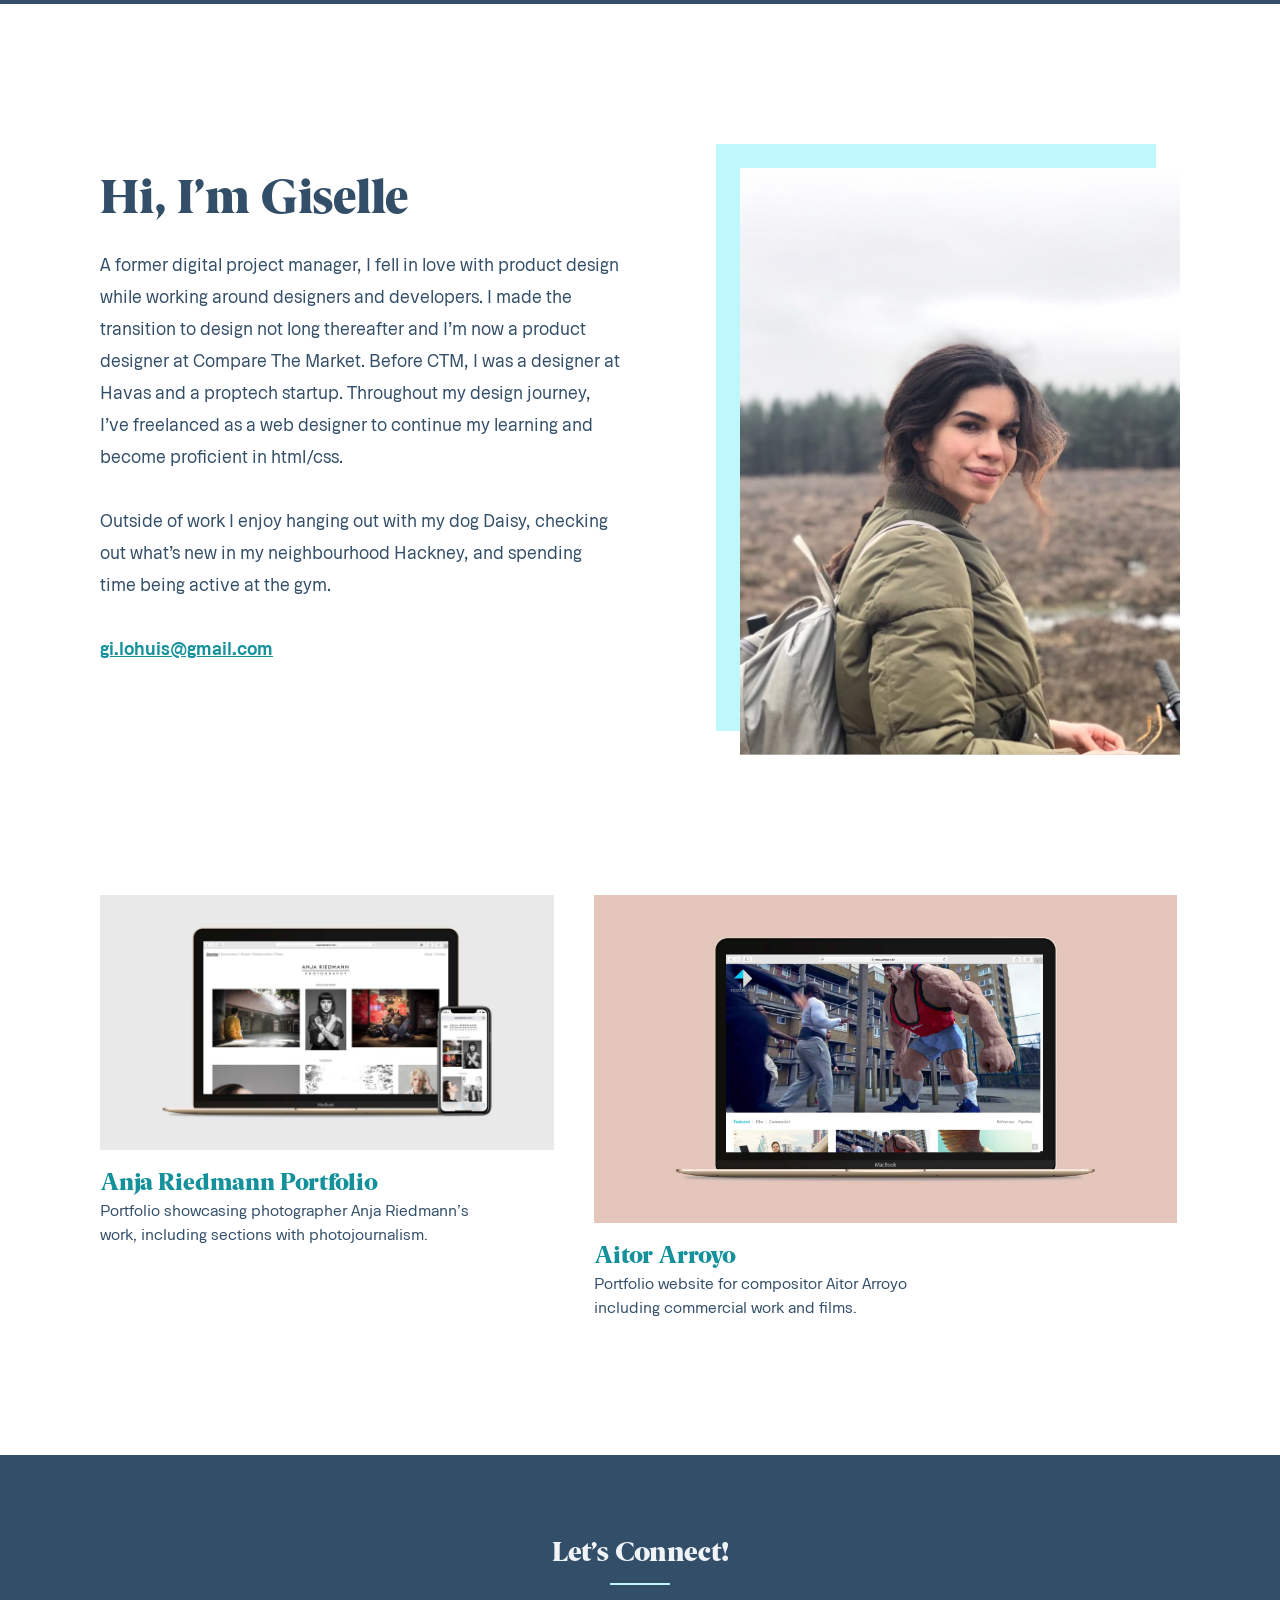
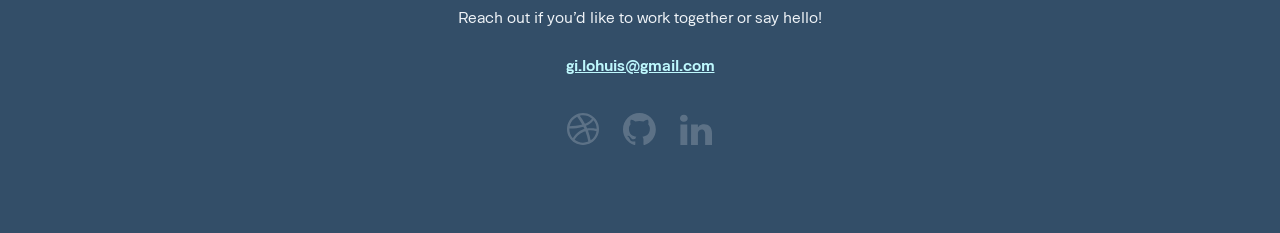
==== index.html @ ba90cea4 "Removed two REalyse cases and mention in Bio." ====
<!DOCTYPE html>
<html lang="en">
	<head>
		<title>Giselle Lohuis</title>
		<meta name="description" content="Product designer in Hackney, London">
		<meta charset="utf-8">
		<link rel="stylesheet" href="assets/style.css" />
		<link rel="preload" href="assets/Berlingske-Serif-Black.otf" as="font" type="font/otf">
		<link rel="preload" href="assets/Okomito-Regular.ttf" as="font" type="font/ttf">
		<link rel="preload" href="assets/Okomito-Medium.ttf" as="font" type="font/ttf">
		<link rel="preload" href="assets/Okomito-Bold.ttf" as="font" type="font/ttf">
	</head>
	<body>
		<div class="container">
			<section class="me">
				<img src="assets/me.jpg">
			</section>
			<h1>Hi, I’m Giselle</h1>
			<p>A former digital project manager, I fell in love with product design while working around designers and developers. I made the transition to design not long thereafter and I’m now a product designer at Compare The Market. Before CTM, I was a designer at Havas and a proptech startup. Throughout my design journey, I’ve freelanced as a web designer to continue my learning and become proficient in html/css.</p>
			<p>Outside of work I enjoy hanging out with my dog Daisy, checking out what’s new in my neighbourhood Hackney, and spending time being active at the gym.</p>
			<p><a href="mailto:gi.lohuis@gmail.com">gi.lohuis@gmail.com</a></p>
			<ol class="cases">
				<li>
					<a href="Anja-Riedmann-Portfolio/index.html">
						<img src="assets/case3.jpg">
						<h4>Anja Riedmann Portfolio</h4>
						<p>Portfolio showcasing photographer Anja Riedmann’s work, including sections with photojournalism.</p>
					</a>
				</li>
				<li>
					<a href="Aitor-Arroyo/index.html">
						<img src="assets/case4.jpg">
						<h4>Aitor Arroyo</h4>
						<p>Portfolio website for compositor Aitor Arroyo including commercial work and films.</p>
					</a>
				</li>
			</ol>
		</div>
		<footer>
			<h5>Let’s Connect!</h5>
			<p>Reach out if you’d like to work together or say hello!</p>
			<p><a href="mailto:gi.lohuis@gmail.com">gi.lohuis@gmail.com</a></p>
			<ul>
				<li>
					<a href="https://dribbble.com/gilohuis">
						<svg width="32" height="32" xmlns="http://www.w3.org/2000/svg"><g fill="none" fill-rule="evenodd"><path d="M0 16c0-2.9026667.714667-5.58 2.146667-8.03066667C3.573333 5.516 5.516 3.576 7.968 2.14666667 10.42.71333333 13.097333 0 16 0s5.58.71466667 8.030667 2.14666667C26.484 3.576 28.424 5.51733333 29.854667 7.96933333 31.286667 10.42 32 13.0973333 32 16s-.714667 5.58-2.146667 8.0306667C28.424 26.484 26.482667 28.424 24.030667 29.8546667 21.58 31.2866667 18.902667 32 16 32c-2.902667 0-5.58-.7146667-8.030667-2.1466667C5.516 28.424 3.576 26.4826667 2.145333 24.0306667.713333 21.58 0 18.9026667 0 16zm2.333333 0c0 1.7226667.306667 3.364.917334 4.9266667.610666 1.5626666 1.472 2.9626666 2.582666 4.2.693334-1.2373334 1.552-2.3946667 2.573334-3.4706667 1.02-1.076 2.009333-1.9413333 2.968-2.5933333.96-.6533334 1.866666-1.216 2.72-1.688.853333-.4706667 1.546666-.804 2.073333-1l.770667-.2693334c.056-.0133333.146666-.04.270666-.0733333.125334-.0346667.216-.0666667.270667-.0933333-.293333-.68-.66-1.4506667-1.106667-2.312-4.317333 1.2906666-8.992 1.936-14.018666 1.936C2.341333 15.66 2.333333 15.8053333 2.333333 16zm.293334-2.8133333c4.193333 0 8.4-.5546667 12.622666-1.6666667-1.666666-2.95733333-3.36-5.58266667-5.082666-7.87466667C8.249333 4.54666667 6.626667 5.84 5.293333 7.52 3.96 9.2 3.069333 11.0906667 2.626667 13.1866667zm4.666666 13.3546666c2.552 2.0853334 5.453334 3.1253334 8.706667 3.1253334 1.833333 0 3.610667-.36 5.333333-1.084-.584-3.3466667-1.556-6.8053334-2.917333-10.3733334h-.04l-.042667.02c-.222666.0826667-.52.1973334-.896.344-.373333.1466667-1.076.4853334-2.104 1.02-1.026666.5333334-1.978666 1.104-2.853333 1.7093334-.876.604-1.786667 1.4-2.729333 2.3866666-.946667.984-1.66 2.0133334-2.146667 3.08l-.312-.2266666.001333-.0013334zm5.476-23.81199997c1.82 2.36 3.528 5.01333334 5.125334 7.95999997.96-.3626666 1.861333-.78266663 2.706666-1.26266663.849334-.48 1.52-.90666667 2.013334-1.28.493333-.376.946666-.77333334 1.362666-1.18666667.417334-.41866667.677334-.7.781334-.84533333L25.02 5.74933333c-2.566667-2.27733333-5.576-3.416-9.02-3.416-1.056 0-2.133333.13333334-3.229333.396h-.001334zM18.936 12.7293333c.346667.736.653333 1.396.917333 1.9786667.026667.0853333.073334.2066667.136.3666667.062667.16.114667.2733333.156.344.498667-.0706667 1.016-.12 1.550667-.1466667.533333-.0266667 1.045333-.04 1.533333-.04.484 0 .964.0093333 1.436.0293333.472.0213334.916.0493334 1.333334.084.417333.0346667.809333.072 1.177333.1146667.368.04.701333.0866667 1 .1333333l.76.1266667c.208.0333333.382667.0666667.52.0933333l.209333.04c-.04-3.2213333-1.076-6.06666663-3.104-8.5413333L26.54 7.33333333C26.416 7.5 26.284 7.67066667 26.144 7.844s-.44.48266667-.906667.92666667c-.466666.444-.96.86666666-1.48 1.26000003-.52.396-1.213333.848-2.082666 1.3546666-.866667.5066667-1.781334.9533334-2.74 1.3426667l.001333.0013333zm2.04 4.8333334c1.210667 3.32 2.098667 6.576 2.666667 9.7706666 1.544-1.04 2.826666-2.3573333 3.856-3.9466666 1.026666-1.592 1.693333-3.3306667 2-5.22-2.917334-.8333334-5.757334-1.0346667-8.52-.604H20.976z" fill="#fff"></path></g></svg>
						<strong>Dribbble</strong>
					</a>
				</li>
				<li>
					<a href="https://github.com/GiselleLohuis">
						<svg width="33" height="32" xmlns="http://www.w3.org/2000/svg"><path d="M16.403405 0C7.34568 0 0 7.3446728 0 16.4054189c0 7.2479926 4.700067 13.3962481 11.21893 15.5655098.820774.1510628 1.119879-.3555011 1.119879-.790562 0-.389742-.0141-1.4209973-.022156-2.7896261-4.563104.9909719-5.525877-2.1994742-5.525877-2.1994742-.74625-1.8953345-1.821817-2.3998842-1.821817-2.3998842-1.489479-1.0171561.112793-.9970144.112793-.9970144 1.646585.1158148 2.512678 1.6908961 2.512678 1.6908961 1.463295 2.5066352 3.840016 1.7825409 4.774591 1.3625864.149049-1.0594537.573032-1.7825409 1.041326-2.1924246-3.642627-.4139121-7.472572-1.8218173-7.472572-8.1080435 0-1.7905975.639499-3.2559066 1.688882-4.4019696-.169191-.4149192-.732151-2.08365943.161133-4.34154458 0 0 1.376686-.44110335 4.510735 1.68183238 1.308204-.36456486 2.712081-.54584021 4.106894-.55288981 1.393806.0070496 2.796676.18832495 4.106894.55288981 3.132035-2.12293573 4.506706-1.68183238 4.506706-1.68183238.895299 2.25788515.332338 3.92662538.164155 4.34154458 1.051397 1.146063 1.685861 2.6113721 1.685861 4.4019696 0 6.3023396-3.835988 7.689096-7.489693 8.0949514.588137.5065638 1.112829 1.5076066 1.112829 3.0373691 0 2.1934317-.020142 3.9628805-.020142 4.500664 0 .4390892.296083.9496814 1.127936.7895549 6.513827-2.1742971 11.209866-8.3185243 11.209866-15.5645027C32.809831 7.3446728 25.464151 0 16.403405 0" fill="#fff" fill-rule="evenodd"></path></svg>
						<strong>GitHub</strong>
					</a>
				</li>
				<li>
					<a href="https://www.linkedin.com/in/gisellelohuis">
						<svg width="32" height="32" xmlns="http://www.w3.org/2000/svg"><g fill="none" fill-rule="evenodd"><path d="M0 5.31c0-1.016.357333-1.856 1.073333-2.52.714667-.66666667 1.649334-1 2.8-1 1.154667 0 2.08.33333333 2.773334 1C7.34 3.454 7.694667 4.294 7.708 5.31c.016 1-.333333 1.83733333-1.050667 2.50933333-.714666.672-1.656 1.008-2.822666 1.008h-.04c-1.14 0-2.057334-.336-2.752-1.008C.346667 7.14733333 0 6.31 0 5.31zm.396 26.688V11.606h6.874667v20.392H.396zm10.666667 0c.026666-5.4733333.04-9.912.04-13.3133333 0-3.4-.005334-5.432-.018667-6.0906667l-.021333-.9866667H17.916V14.57h-.04c.277333-.44.56-.8226667.853333-1.152.293334-.3293333.684-.6866667 1.177334-1.0706667C20.4 11.9633333 21.004 11.6646667 21.72 11.454c.714667-.2133333 1.509333-.32 2.384-.32 2.373333 0 4.285333.7786667 5.729333 2.3333333 1.444 1.56 2.166667 3.84 2.166667 6.8426667v11.688h-6.853333V21.0913333c0-1.44-.282667-2.568-.844-3.384-.562667-.8173333-1.44-1.2266666-2.636-1.2266666-.874667 0-1.608.24-2.197334.712-.590666.4733333-1.032 1.06-1.324 1.76-.153333.4106666-.229333.9666666-.229333 1.6666666V31.998h-6.853333z" fill="#fff"></path></g></svg>
						<strong>LinkedIn</strong>
					</a>
				</li>
			</ul>
		</footer>
	</body>
</html>
---- assets/style.css ----
@font-face {
  font-family: "Berlingske-Serif-Black";
  src: url("Berlingske-Serif-Black.otf") format("opentype");
  font-weight: normal;
  font-style: normal;
  font-display: block;
}

@font-face {
  font-family: "Okomito-Regular";
  src: url("Okomito-Regular.ttf") format("truetype");
  font-weight: normal;
  font-style: normal;
  font-display: block;
}

@font-face {
  font-family: "Okomito-Medium";
  src: url("Okomito-Medium.ttf") format("truetype");
  font-weight: normal;
  font-style: normal;
  font-display: block;
}

@font-face {
  font-family: "Okomito-Bold";
  src: url("Okomito-Bold.ttf") format("truetype");
  font-weight: normal;
  font-style: normal;
  font-display: block;
}

body,
ol.cases li p,
a.next,
a.home {
  font-family: "Okomito-Regular", sans-serif;
}

.case h1 + p,
figcaption {
  font-family: "Okomito-Medium", sans-serif;
}

footer h5,
a,
strong,
h6 {
  font-family: "Okomito-Bold", sans-serif;
}

h1,
h2,
ol.cases li h4,
footer h5 {
  font-family: "Berlingske-Serif-Black", sans-serif;
}

a {
  color: #14919B;
  text-decoration: underline;
}

a:active {
  color: #14919B;
  text-decoration: underline;
}

* {
  padding: 0;
  margin: 0;
  border: 0;
  list-style: none;
  vertical-align: bottom;
  box-sizing: border-box;
  font-style: normal;
  font-weight: normal;
  word-wrap: break-word;
  border-radius: 0;
  -webkit-appearance: none;
  -webkit-text-size-adjust: none;
}

footer ul::after,
ul.images::after,
.container::after,
footer::after {
  content:"";
  visibility:hidden;
  display:block;
  font-size:0;
  clear:both;
  height:0;
}

body {
  color: #334E68;
  font-size: 18px;
  line-height: 32px;
  border-top: solid 4px #334E68;
  min-width: 1100px;
}

.container {
  max-width: 1160px;
  min-width: 1100px;
  margin: 0 auto;
  padding: 0 40px;
}

.me {
  float: right;
  max-width: 440px;
  margin: 0 0 140px;
  position: relative;
}

.me::after {
  content: "";
  display: block;
  width: 100%;
  height: 100%;
  background: #BEF8FD;
  position: absolute;
  top: -24px;
  left: -24px;
  z-index: -1;
}

.me img {
  float: left;
  max-width: 100%;
}

h1 {
  margin: 164px 0 0;
  font-size: 48px;
  line-height: 56px;
  padding: 0 0 24px;
}

p {
  font-size: 18px;
  line-height: 32px;
  margin: 0 0 32px;
  max-width: 520px;
}

ol.cases {
  clear: both;
  margin-top: 80px;
  max-width: 100%;
}

ol.cases li {
  float: left;
  width: calc(50% - 20px);
  margin-right: 40px;
}

ol.cases li:nth-child(1) {
  width: 42%;
}

ol.cases li:nth-child(2) {
  width: 54%;
}

ol.cases li:nth-child(3) {
  width: 56%;
}

ol.cases li:nth-child(4) {
  width: 40%;
}

ol.cases li:nth-child(5) {
  width: 50%;
}

ol.cases li:nth-child(even) {
  margin-right: 0;
}

ol.cases li a {
  text-decoration: none;
  color: inherit;
  display: block;
}

ol.cases li a:hover h4 {
  text-decoration: underline;
}

ol.cases li img {
  width: 100%;
  float: left;
  margin: 0 0 16px;
  transition: transform .2s ease-in-out;
}

ol.cases a:hover img {
	transform: scale(1.02);
}

ol.cases a:active img {
	transform: scale(.98);
}

ol.cases li h4 {
  font-size: 24px;
  line-height: 32px;
  color: #14919B;
}

ol.cases li p {
  font-size: 16px;
  line-height: 24px;
  margin: 0 0 80px;
  max-width: 380px;
}

footer {
 background: #334E68;
 color: #F0F4F8;
 display: block;
 clear: both;
 text-align: center;
 padding: 80px 40px 88px;
 margin-top: 56px;
}

footer h5 {
  font-size: 28px;
  line-height: 32px;
  margin: 0 auto 24px;
  -webkit-font-smoothing: antialiased;
}

footer h5::after {
  content: "";
  display: block;
  width: 60px;
  height: 2px;
  background: #BEF8FD;
  margin: 16px auto 0;
}

footer p {
  font-size: 16px;
  line-height: 16px;
  margin: 0 auto 32px;
}

footer p a {
  color: #BEF8FD;
}

footer ul {
  max-width: 146px;
  margin: 40px auto 0;
}

footer ul li {
  float: left;
  margin-left: 24px;
}

footer ul li:nth-child(1) {
  margin-left: 0;
}

footer ul li a:hover svg {
  opacity: 0.6;
}

footer ul li a:active svg {
  opacity: .4;
}

footer ul li a svg {
  opacity: .2;
}

footer ul li a strong {
  display: none;
}

.case {
  border: none;
}

.case footer {
  margin-top: 24px;
}

.case h1 {
  font-size: 40px;
  line-height: 48px;
  margin: 100px 0 0;
  text-align: center;
  color: #E0FCFF;
  -webkit-font-smoothing: antialiased;
}

.case.green h1 {
  margin-top: 96px;
}

.case h1 + p {
  color: #E0FCFF;
  text-align: center;
  font-size: 18px;
  line-height: 32px;
  margin: 0 auto 76px;
  max-width: 760px;
  -webkit-font-smoothing: antialiased;
}

.case img + a + h1,
.case img + a + h1 +p {
  color: #334E68
}

.case h1 + p + img {
  display: block;
  margin: 0 auto 80px;
}

.case img.full {
  margin: 0;
  width: 100%;
  max-width: 100%;
  z-index: -1;
}

.case .topColourBlock {
  background: #486581;
  height: 640px;
  position: absolute;
  top: 0;
  left: 0;
  right: 0;
  z-index: -1;
}

.case.green {
  border-top: solid 4px #65D6AD;
}

.case.green .topColourBlock {
  background: transparent;
}

.case.green h1 {
  color: #65D6AD;
}

.case.green h1 + p {
  color: #627D98;
}

.case.green a.home {
  color: inherit;
}

.case.green h1 + p + img {
  margin: 0 auto -48px;
}

.case h2 {
  font-size: 40px;
  line-height: 48px;
  max-width: 640px;
  margin: 0 auto 24px;
}

.case.green h2 {
  color: #65D6AD;
}

.case .home + h2 {
  margin-top: 96px;
}

.case p {
  font-size: 18px;
  line-height: 32px;
  margin: 0 auto 32px;
  max-width: 640px;
}

.case h6 {
  font-size: 18px;
  line-height: 32px;
  margin: 0 auto 16px;
  max-width: 640px;
}

.case .colourBlock {
  padding: 96px 0 80px;
  margin: 96px 0;
  display: block;
  background: #243B53;
  -webkit-font-smoothing: antialiased;
}

.case .colourBlock.light {
  background: #F0F4F8;
  margin: 0;
  -webkit-font-smoothing: subpixel-antialiased;
}

.case .colourBlock.light + .colourBlock {
  margin-top: 0;
}

.case .colourBlock.light h2 {
  margin-top: 48px;
  color: #65D6AD;
}

.case.green .colourBlock.light p {
  color: #334E68;
}

.case .colourBlock ol li {
  background-image: url(bullet.svg);
}

.case .colourBlock ol {
  margin-bottom: 0;
}

.case .colourBlock ol + video {
  margin-bottom: 0;
}

.case ol {
  margin: 0 auto 64px;
  max-width: 640px;
}

.case ol li {
  background: url(bulletDark.svg) no-repeat 0 6px;
  margin: 0 0 24px;
  font-size: 18px;
  line-height: 32px;
  padding: 0 0 0 40px;
}

.case img,
.case video {
  display: block;
  margin: 40px auto 80px;
  max-width: 640px;
}

.case figure img,
.case figure video {
  margin-bottom: 16px;
}

.case figcaption {
  font-size: 16px;
  line-height: 24px;
  display: block;
  margin: 0 auto 32px;
  max-width: 640px;
  text-align: center;
  color: rgba(51, 78, 104, 0.5);
}

.credits {
  padding-top: 48px;
  color: rgba(51, 78, 104, 0.6);
  margin: 0 auto;
}

.credits + .credits {
  padding-top: 0;
}

.case .colourBlock figcaption {
  color: rgba(224, 252, 255, 0.6);
}

.case figcaption + ul {
  margin-top: 0;
}

.case ul + figcaption {
  position: relative;
  top: -8px;
  text-align: center;
}

.case ul.inline + figcaption {
  top: -48px;
  margin-bottom: 0;
}

.case .colourBlock h2 {
  color: #E0FCFF;
}

.case .colourBlock p {
  color: #E0FCFF;
}

.case.green .colourBlock h2 {
  color: #65D6AD;
}

.case.green .colourBlock p {
  color: #EFFCF6;
}


.case .colourBlock ol {
  color: #E0FCFF;
}

ul.images + p {
  margin-top: 48px;
}

ul.images + ul.images {
  margin-top: 0;
  padding-top: 0;
}

ul.images {
  padding: 24px 24px 0;
  width: 100%;
  margin: 48px 0 0;
}

ul.images.inline {
  width: 640px;
  padding: 0 0 40px;
  margin: 48px auto 0;
}

ul.images li {
  float: left;
  width: 100%;
}

ul.images li img {
  margin: 0;
  width: 100%;
  max-width: 100%;
  margin-bottom: 24px;
  box-shadow: 0 2px 4px rgba(0,0,0,.2)
}

ul.images.noShadow li img {
  box-shadow: none;
}

ul.images.two li {
  width: calc(50% - 12px);
  margin-right: 24px;
}

ul.images.two li:nth-child(2n) {
  margin-right: 0;
}

ul.images.three li:nth-child(3n){
  margin-right: 0;
}

ul.images.three li {
  width: calc(33% - 12px);
  margin-right: 24px;
}

a.next,
a.home {
  font-size: 18px;
  line-height: 32px;
  margin: 0 40px 32px;
  text-align: right;
  display: block;
  text-decoration: none;
  float: right;
}

img + a.home {
  color: inherit;
}

a.home {
  float: left;
  position: absolute;
  top:32px;
  left: 0;
  color: #E0FCFF;
}

a.next:hover,
a.home:hover {
  text-decoration: underline;
}
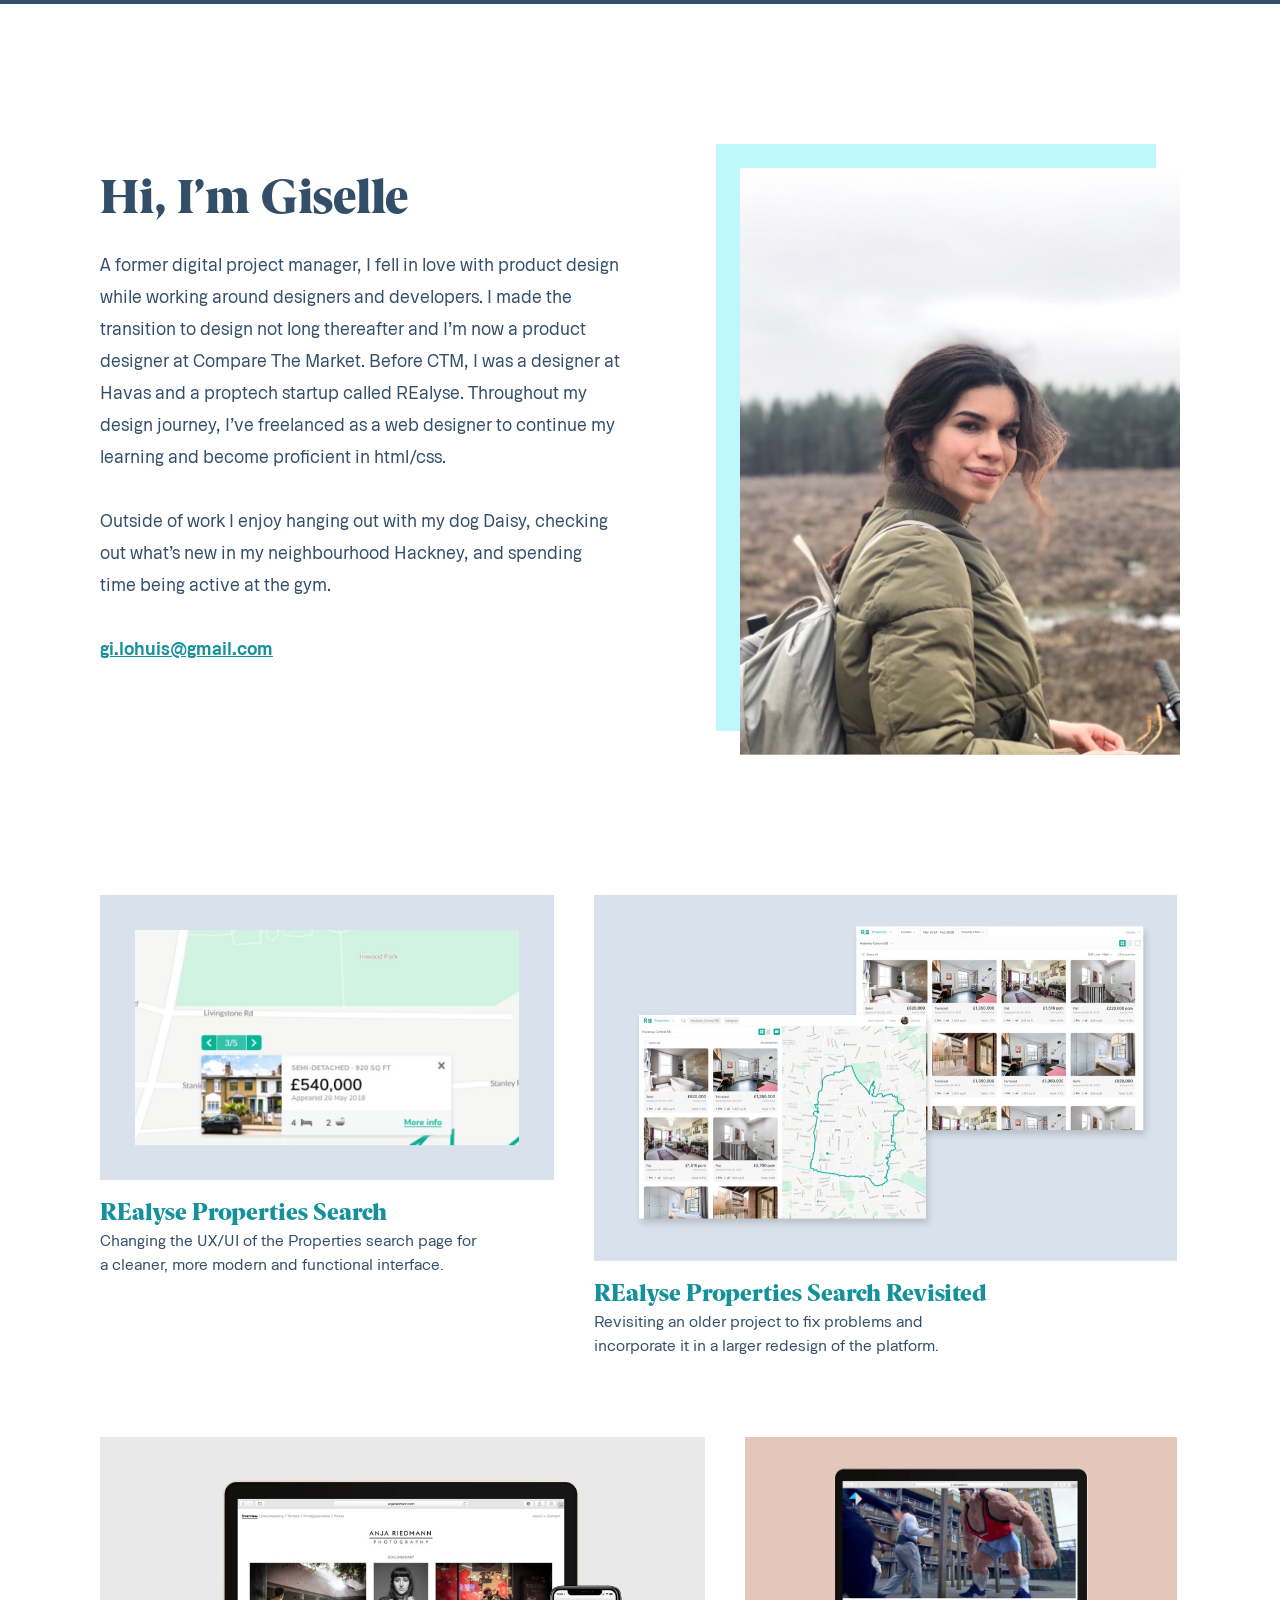
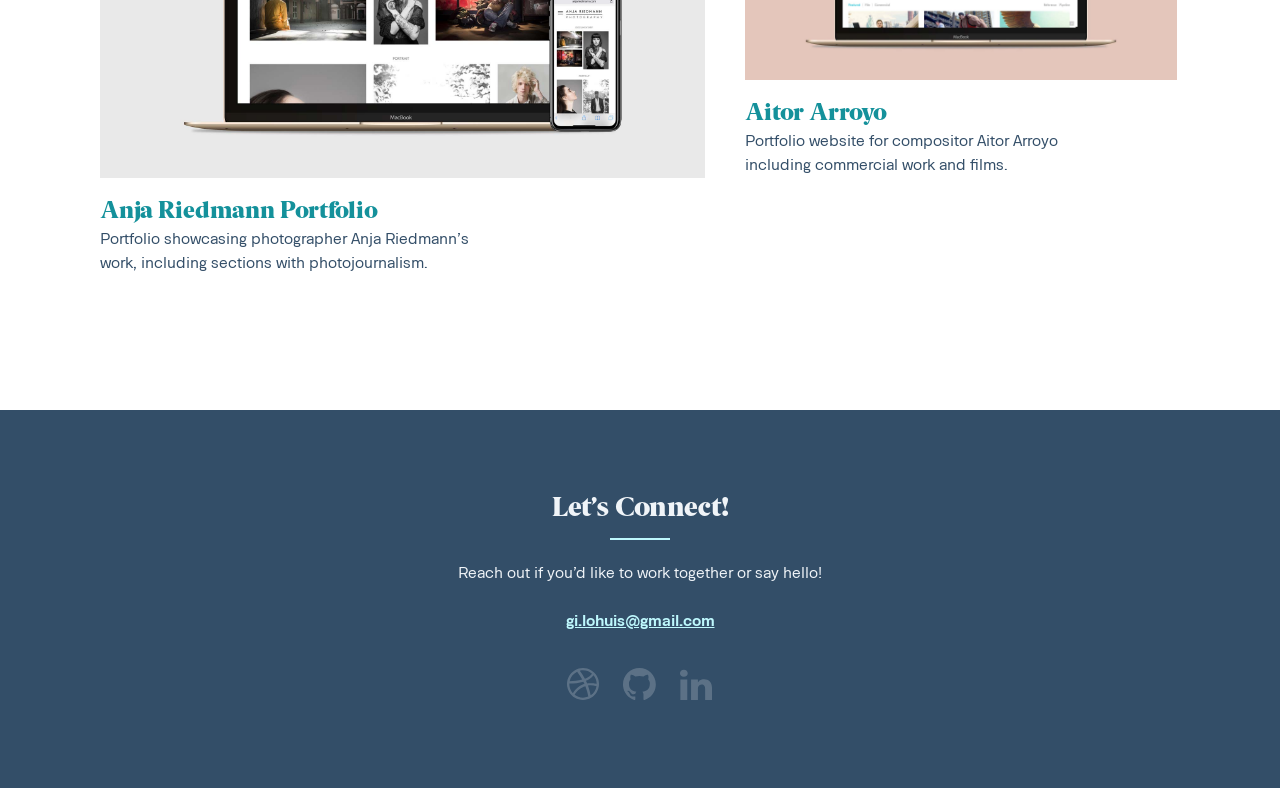
==== commit 876d15d3: "Revert "Removed two REalyse cases and mention in Bio." This reverts commit ba90cea4e4431e427539a13a0" ====
--- a/index.html
+++ b/index.html
@@ -1,8 +1,8 @@
 <!DOCTYPE html>
 <html lang="en">
 	<head>
-		<title>Giselle Lohuis</title>
-		<meta name="description" content="Product designer in Hackney, London">
+		<title>Giselle Lohuis, Product Designer</title>
+		<meta name="description" content="UX/UI designer in Hackney, London">
 		<meta charset="utf-8">
 		<link rel="stylesheet" href="assets/style.css" />
 		<link rel="preload" href="assets/Berlingske-Serif-Black.otf" as="font" type="font/otf">
@@ -16,10 +16,24 @@
 				<img src="assets/me.jpg">
 			</section>
 			<h1>Hi, I’m Giselle</h1>
-			<p>A former digital project manager, I fell in love with product design while working around designers and developers. I made the transition to design not long thereafter and I’m now a product designer at Compare The Market. Before CTM, I was a designer at Havas and a proptech startup. Throughout my design journey, I’ve freelanced as a web designer to continue my learning and become proficient in html/css.</p>
+			<p>A former digital project manager, I fell in love with product design while working around designers and developers. I made the transition to design not long thereafter and I’m now a product designer at Compare The Market. Before CTM, I was a designer at Havas and a proptech startup called REalyse. Throughout my design journey, I’ve freelanced as a web designer to continue my learning and become proficient in html/css.</p>
 			<p>Outside of work I enjoy hanging out with my dog Daisy, checking out what’s new in my neighbourhood Hackney, and spending time being active at the gym.</p>
 			<p><a href="mailto:gi.lohuis@gmail.com">gi.lohuis@gmail.com</a></p>
 			<ol class="cases">
+				<li>
+					<a href="REalyse-Properties-Search/index.html">
+						<img src="assets/case1.jpg">
+						<h4>REalyse Properties Search</h4>
+						<p>Changing the UX/UI of the Properties search page for a cleaner, more modern and functional interface.</p>
+					</a>
+				</li>
+				<li>
+					<a href="REalyse-Properties-Revisited/index.html">
+						<img src="assets/case5.jpg">
+						<h4>REalyse Properties Search Revisited</h4>
+						<p>Revisiting an older project to fix problems and incorporate it in a larger redesign of the platform.</p>
+					</a>
+				</li>
 				<li>
 					<a href="Anja-Riedmann-Portfolio/index.html">
 						<img src="assets/case3.jpg">
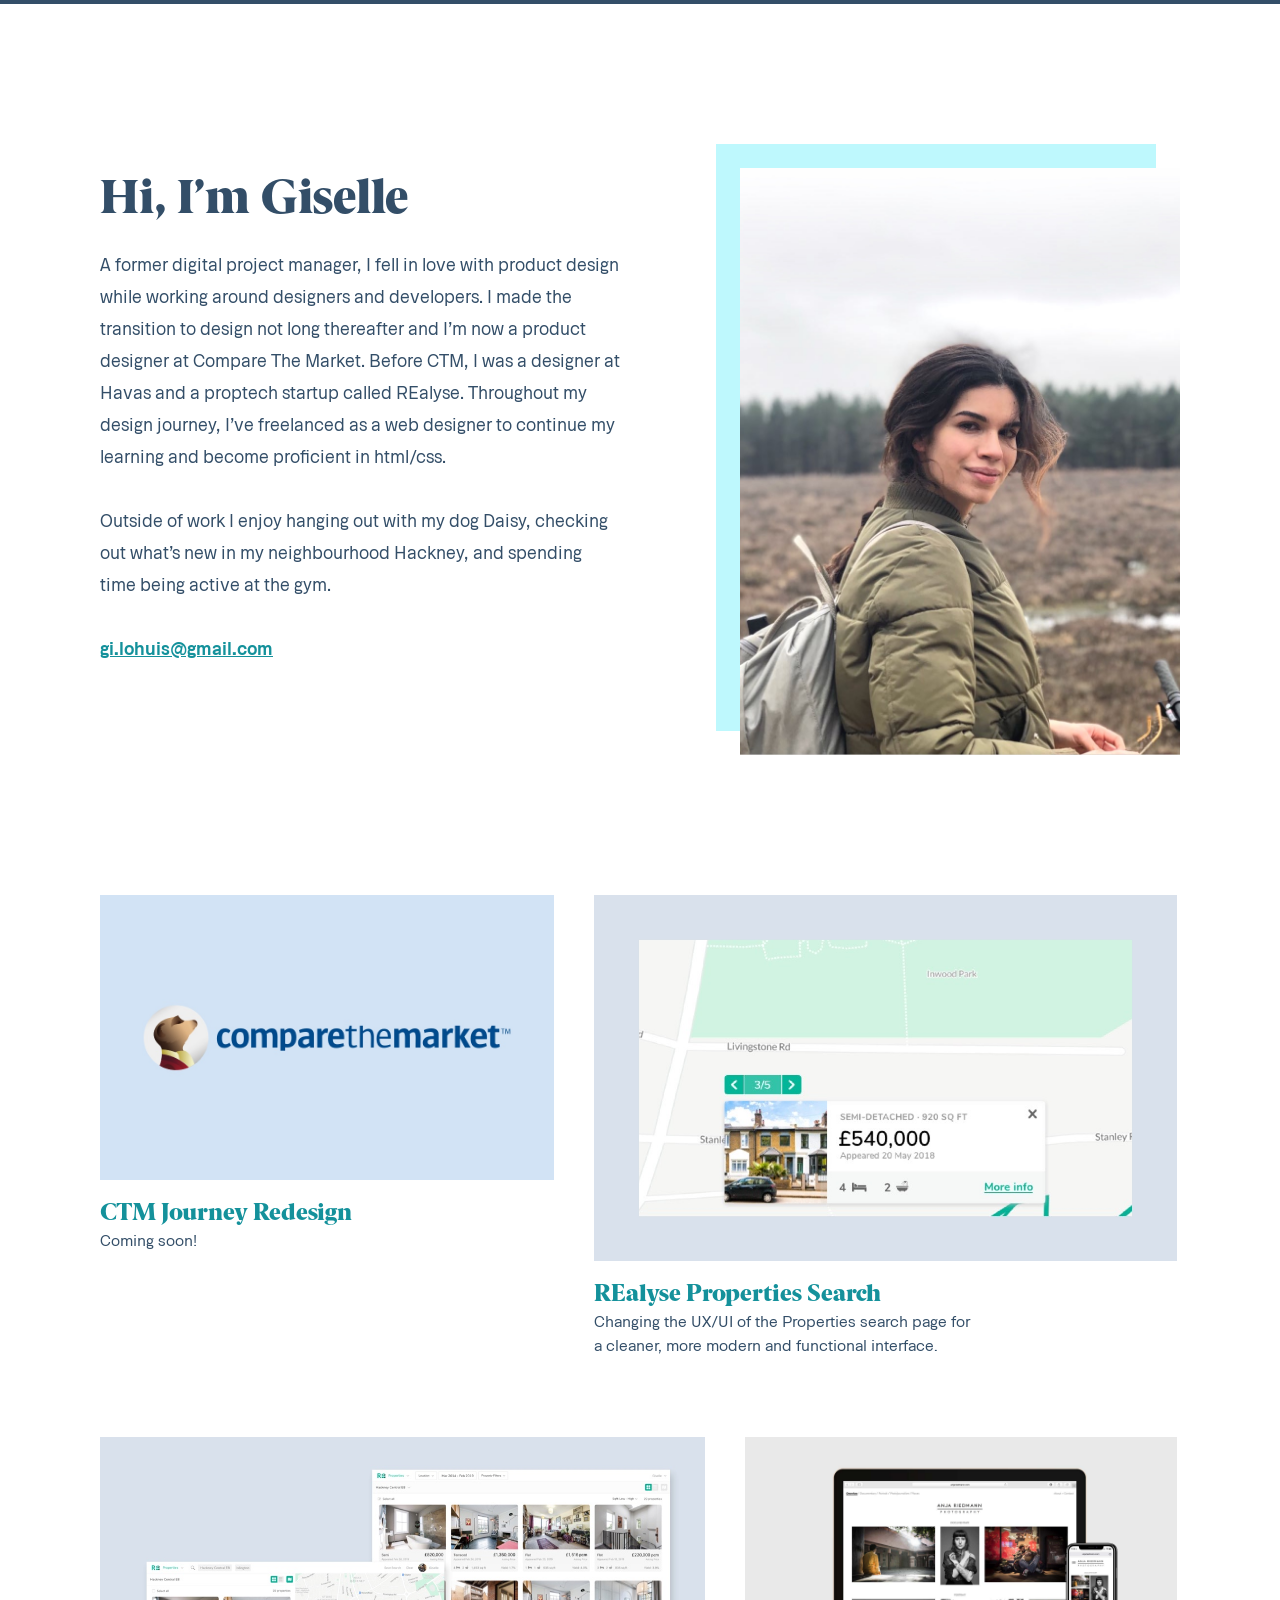
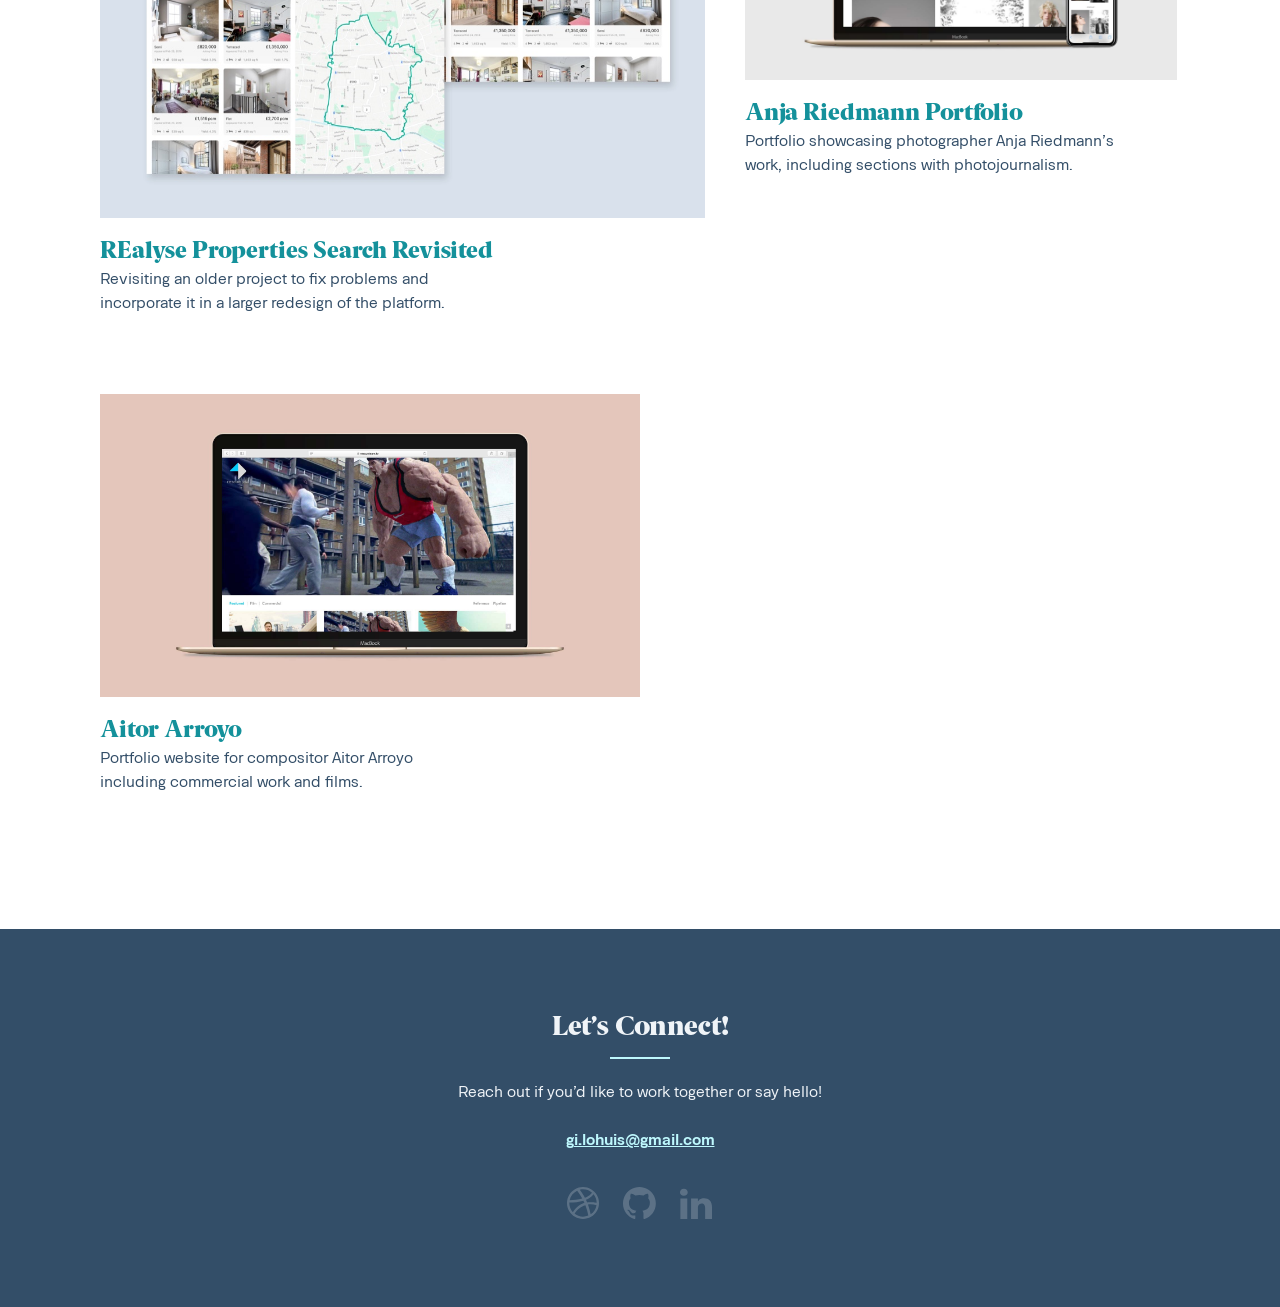
==== commit 59f74f74: "New case study added" ====
--- a/index.html
+++ b/index.html
@@ -20,6 +20,13 @@
 			<p>Outside of work I enjoy hanging out with my dog Daisy, checking out what’s new in my neighbourhood Hackney, and spending time being active at the gym.</p>
 			<p><a href="mailto:gi.lohuis@gmail.com">gi.lohuis@gmail.com</a></p>
 			<ol class="cases">
+				<li>
+					<a href="#">
+						<img src="assets/case10.jpg">
+						<h4>CTM Journey Redesign</h4>
+						<p>Coming soon!</p>
+					</a>
+				</li>
 				<li>
 					<a href="REalyse-Properties-Search/index.html">
 						<img src="assets/case1.jpg">
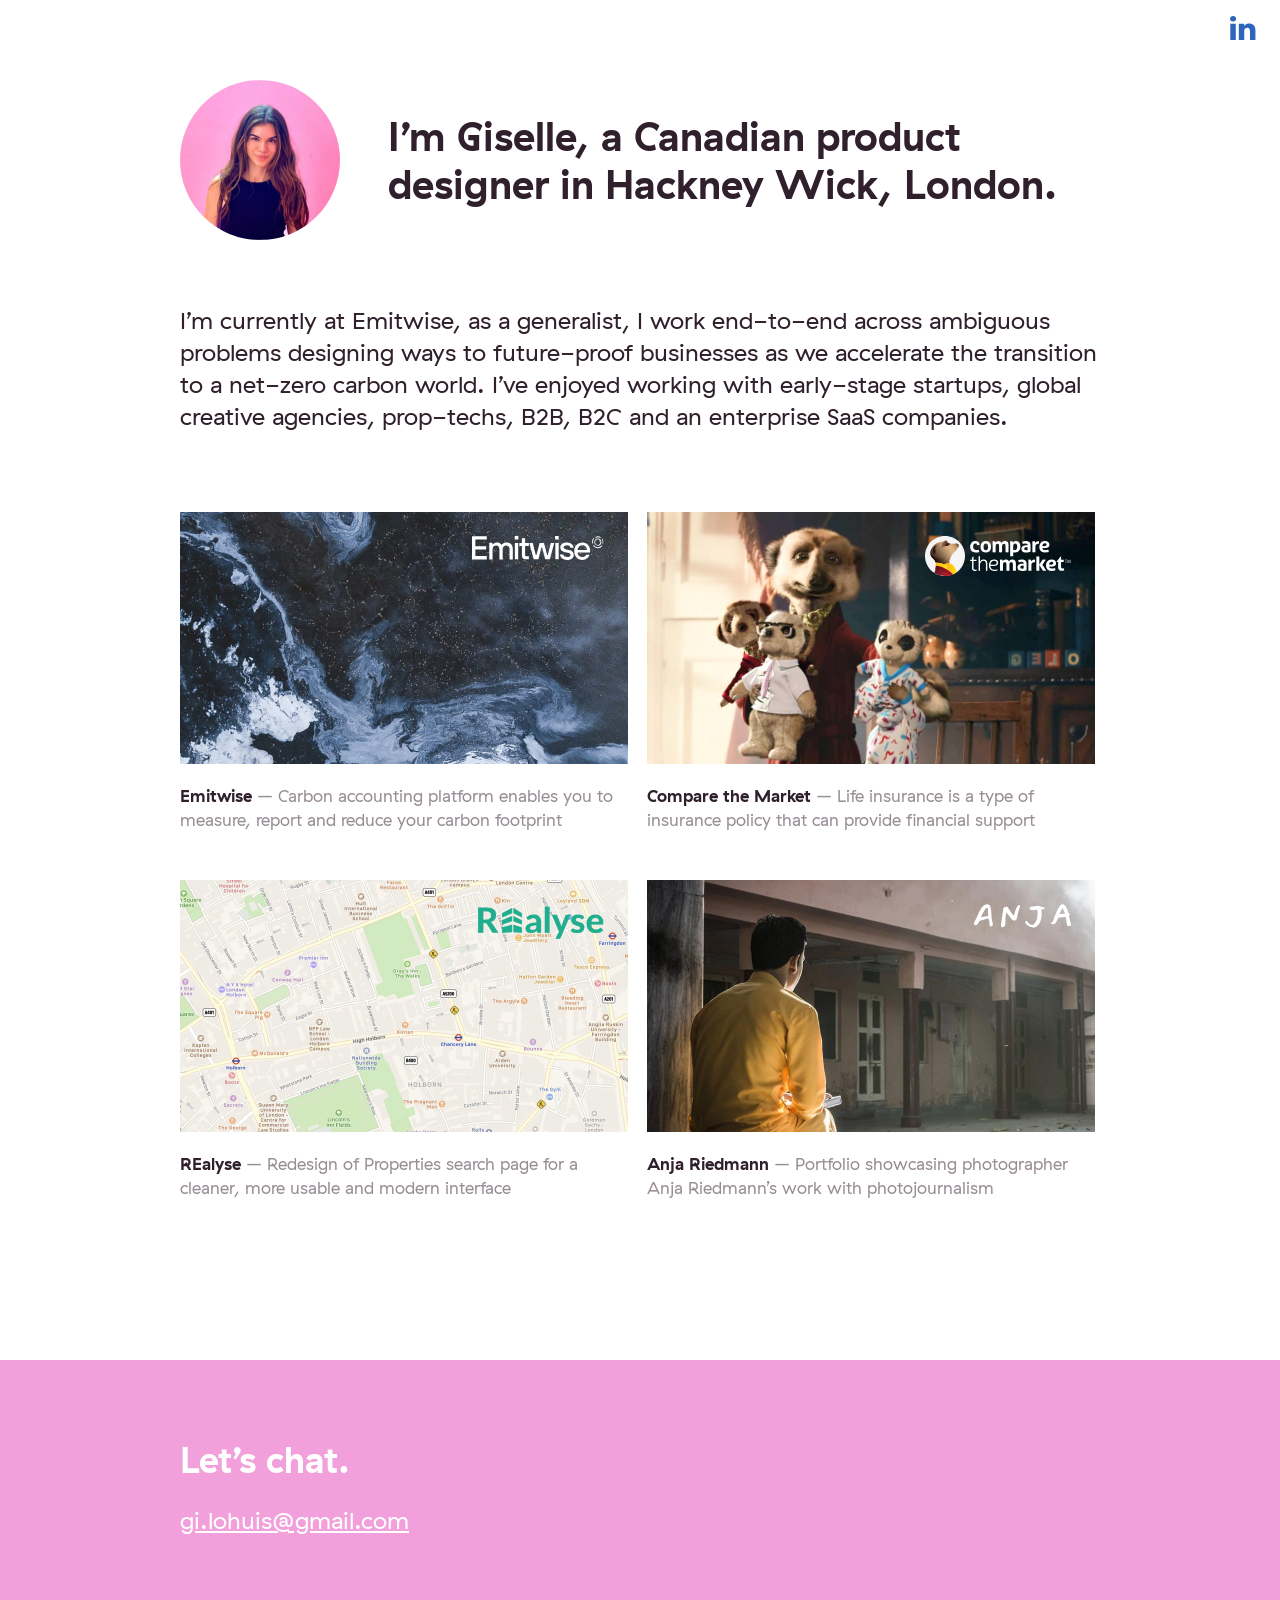
==== commit e9767fd2: "new site design" ====
--- a/index.html
+++ b/index.html
@@ -1,86 +1,60 @@
 <!DOCTYPE html>
 <html lang="en">
-	<head>
-		<title>Giselle Lohuis, Product Designer</title>
-		<meta name="description" content="UX/UI designer in Hackney, London">
-		<meta charset="utf-8">
-		<link rel="stylesheet" href="assets/style.css" />
-		<link rel="preload" href="assets/Berlingske-Serif-Black.otf" as="font" type="font/otf">
-		<link rel="preload" href="assets/Okomito-Regular.ttf" as="font" type="font/ttf">
-		<link rel="preload" href="assets/Okomito-Medium.ttf" as="font" type="font/ttf">
-		<link rel="preload" href="assets/Okomito-Bold.ttf" as="font" type="font/ttf">
-	</head>
-	<body>
-		<div class="container">
-			<section class="me">
-				<img src="assets/me.jpg">
-			</section>
-			<h1>Hi, I’m Giselle</h1>
-			<p>A former digital project manager, I fell in love with product design while working around designers and developers. I made the transition to design not long thereafter and I’m now a product designer at Compare The Market. Before CTM, I was a designer at Havas and a proptech startup called REalyse. Throughout my design journey, I’ve freelanced as a web designer to continue my learning and become proficient in html/css.</p>
-			<p>Outside of work I enjoy hanging out with my dog Daisy, checking out what’s new in my neighbourhood Hackney, and spending time being active at the gym.</p>
-			<p><a href="mailto:gi.lohuis@gmail.com">gi.lohuis@gmail.com</a></p>
-			<ol class="cases">
-				<li>
-					<a href="#">
-						<img src="assets/case10.jpg">
-						<h4>CTM Journey Redesign</h4>
-						<p>Coming soon!</p>
-					</a>
-				</li>
-				<li>
-					<a href="REalyse-Properties-Search/index.html">
-						<img src="assets/case1.jpg">
-						<h4>REalyse Properties Search</h4>
-						<p>Changing the UX/UI of the Properties search page for a cleaner, more modern and functional interface.</p>
-					</a>
-				</li>
-				<li>
-					<a href="REalyse-Properties-Revisited/index.html">
-						<img src="assets/case5.jpg">
-						<h4>REalyse Properties Search Revisited</h4>
-						<p>Revisiting an older project to fix problems and incorporate it in a larger redesign of the platform.</p>
-					</a>
-				</li>
-				<li>
-					<a href="Anja-Riedmann-Portfolio/index.html">
-						<img src="assets/case3.jpg">
-						<h4>Anja Riedmann Portfolio</h4>
-						<p>Portfolio showcasing photographer Anja Riedmann’s work, including sections with photojournalism.</p>
-					</a>
-				</li>
-				<li>
-					<a href="Aitor-Arroyo/index.html">
-						<img src="assets/case4.jpg">
-						<h4>Aitor Arroyo</h4>
-						<p>Portfolio website for compositor Aitor Arroyo including commercial work and films.</p>
-					</a>
-				</li>
-			</ol>
-		</div>
-		<footer>
-			<h5>Let’s Connect!</h5>
-			<p>Reach out if you’d like to work together or say hello!</p>
-			<p><a href="mailto:gi.lohuis@gmail.com">gi.lohuis@gmail.com</a></p>
-			<ul>
-				<li>
-					<a href="https://dribbble.com/gilohuis">
-						<svg width="32" height="32" xmlns="http://www.w3.org/2000/svg"><g fill="none" fill-rule="evenodd"><path d="M0 16c0-2.9026667.714667-5.58 2.146667-8.03066667C3.573333 5.516 5.516 3.576 7.968 2.14666667 10.42.71333333 13.097333 0 16 0s5.58.71466667 8.030667 2.14666667C26.484 3.576 28.424 5.51733333 29.854667 7.96933333 31.286667 10.42 32 13.0973333 32 16s-.714667 5.58-2.146667 8.0306667C28.424 26.484 26.482667 28.424 24.030667 29.8546667 21.58 31.2866667 18.902667 32 16 32c-2.902667 0-5.58-.7146667-8.030667-2.1466667C5.516 28.424 3.576 26.4826667 2.145333 24.0306667.713333 21.58 0 18.9026667 0 16zm2.333333 0c0 1.7226667.306667 3.364.917334 4.9266667.610666 1.5626666 1.472 2.9626666 2.582666 4.2.693334-1.2373334 1.552-2.3946667 2.573334-3.4706667 1.02-1.076 2.009333-1.9413333 2.968-2.5933333.96-.6533334 1.866666-1.216 2.72-1.688.853333-.4706667 1.546666-.804 2.073333-1l.770667-.2693334c.056-.0133333.146666-.04.270666-.0733333.125334-.0346667.216-.0666667.270667-.0933333-.293333-.68-.66-1.4506667-1.106667-2.312-4.317333 1.2906666-8.992 1.936-14.018666 1.936C2.341333 15.66 2.333333 15.8053333 2.333333 16zm.293334-2.8133333c4.193333 0 8.4-.5546667 12.622666-1.6666667-1.666666-2.95733333-3.36-5.58266667-5.082666-7.87466667C8.249333 4.54666667 6.626667 5.84 5.293333 7.52 3.96 9.2 3.069333 11.0906667 2.626667 13.1866667zm4.666666 13.3546666c2.552 2.0853334 5.453334 3.1253334 8.706667 3.1253334 1.833333 0 3.610667-.36 5.333333-1.084-.584-3.3466667-1.556-6.8053334-2.917333-10.3733334h-.04l-.042667.02c-.222666.0826667-.52.1973334-.896.344-.373333.1466667-1.076.4853334-2.104 1.02-1.026666.5333334-1.978666 1.104-2.853333 1.7093334-.876.604-1.786667 1.4-2.729333 2.3866666-.946667.984-1.66 2.0133334-2.146667 3.08l-.312-.2266666.001333-.0013334zm5.476-23.81199997c1.82 2.36 3.528 5.01333334 5.125334 7.95999997.96-.3626666 1.861333-.78266663 2.706666-1.26266663.849334-.48 1.52-.90666667 2.013334-1.28.493333-.376.946666-.77333334 1.362666-1.18666667.417334-.41866667.677334-.7.781334-.84533333L25.02 5.74933333c-2.566667-2.27733333-5.576-3.416-9.02-3.416-1.056 0-2.133333.13333334-3.229333.396h-.001334zM18.936 12.7293333c.346667.736.653333 1.396.917333 1.9786667.026667.0853333.073334.2066667.136.3666667.062667.16.114667.2733333.156.344.498667-.0706667 1.016-.12 1.550667-.1466667.533333-.0266667 1.045333-.04 1.533333-.04.484 0 .964.0093333 1.436.0293333.472.0213334.916.0493334 1.333334.084.417333.0346667.809333.072 1.177333.1146667.368.04.701333.0866667 1 .1333333l.76.1266667c.208.0333333.382667.0666667.52.0933333l.209333.04c-.04-3.2213333-1.076-6.06666663-3.104-8.5413333L26.54 7.33333333C26.416 7.5 26.284 7.67066667 26.144 7.844s-.44.48266667-.906667.92666667c-.466666.444-.96.86666666-1.48 1.26000003-.52.396-1.213333.848-2.082666 1.3546666-.866667.5066667-1.781334.9533334-2.74 1.3426667l.001333.0013333zm2.04 4.8333334c1.210667 3.32 2.098667 6.576 2.666667 9.7706666 1.544-1.04 2.826666-2.3573333 3.856-3.9466666 1.026666-1.592 1.693333-3.3306667 2-5.22-2.917334-.8333334-5.757334-1.0346667-8.52-.604H20.976z" fill="#fff"></path></g></svg>
-						<strong>Dribbble</strong>
-					</a>
-				</li>
-				<li>
-					<a href="https://github.com/GiselleLohuis">
-						<svg width="33" height="32" xmlns="http://www.w3.org/2000/svg"><path d="M16.403405 0C7.34568 0 0 7.3446728 0 16.4054189c0 7.2479926 4.700067 13.3962481 11.21893 15.5655098.820774.1510628 1.119879-.3555011 1.119879-.790562 0-.389742-.0141-1.4209973-.022156-2.7896261-4.563104.9909719-5.525877-2.1994742-5.525877-2.1994742-.74625-1.8953345-1.821817-2.3998842-1.821817-2.3998842-1.489479-1.0171561.112793-.9970144.112793-.9970144 1.646585.1158148 2.512678 1.6908961 2.512678 1.6908961 1.463295 2.5066352 3.840016 1.7825409 4.774591 1.3625864.149049-1.0594537.573032-1.7825409 1.041326-2.1924246-3.642627-.4139121-7.472572-1.8218173-7.472572-8.1080435 0-1.7905975.639499-3.2559066 1.688882-4.4019696-.169191-.4149192-.732151-2.08365943.161133-4.34154458 0 0 1.376686-.44110335 4.510735 1.68183238 1.308204-.36456486 2.712081-.54584021 4.106894-.55288981 1.393806.0070496 2.796676.18832495 4.106894.55288981 3.132035-2.12293573 4.506706-1.68183238 4.506706-1.68183238.895299 2.25788515.332338 3.92662538.164155 4.34154458 1.051397 1.146063 1.685861 2.6113721 1.685861 4.4019696 0 6.3023396-3.835988 7.689096-7.489693 8.0949514.588137.5065638 1.112829 1.5076066 1.112829 3.0373691 0 2.1934317-.020142 3.9628805-.020142 4.500664 0 .4390892.296083.9496814 1.127936.7895549 6.513827-2.1742971 11.209866-8.3185243 11.209866-15.5645027C32.809831 7.3446728 25.464151 0 16.403405 0" fill="#fff" fill-rule="evenodd"></path></svg>
-						<strong>GitHub</strong>
-					</a>
-				</li>
-				<li>
-					<a href="https://www.linkedin.com/in/gisellelohuis">
-						<svg width="32" height="32" xmlns="http://www.w3.org/2000/svg"><g fill="none" fill-rule="evenodd"><path d="M0 5.31c0-1.016.357333-1.856 1.073333-2.52.714667-.66666667 1.649334-1 2.8-1 1.154667 0 2.08.33333333 2.773334 1C7.34 3.454 7.694667 4.294 7.708 5.31c.016 1-.333333 1.83733333-1.050667 2.50933333-.714666.672-1.656 1.008-2.822666 1.008h-.04c-1.14 0-2.057334-.336-2.752-1.008C.346667 7.14733333 0 6.31 0 5.31zm.396 26.688V11.606h6.874667v20.392H.396zm10.666667 0c.026666-5.4733333.04-9.912.04-13.3133333 0-3.4-.005334-5.432-.018667-6.0906667l-.021333-.9866667H17.916V14.57h-.04c.277333-.44.56-.8226667.853333-1.152.293334-.3293333.684-.6866667 1.177334-1.0706667C20.4 11.9633333 21.004 11.6646667 21.72 11.454c.714667-.2133333 1.509333-.32 2.384-.32 2.373333 0 4.285333.7786667 5.729333 2.3333333 1.444 1.56 2.166667 3.84 2.166667 6.8426667v11.688h-6.853333V21.0913333c0-1.44-.282667-2.568-.844-3.384-.562667-.8173333-1.44-1.2266666-2.636-1.2266666-.874667 0-1.608.24-2.197334.712-.590666.4733333-1.032 1.06-1.324 1.76-.153333.4106666-.229333.9666666-.229333 1.6666666V31.998h-6.853333z" fill="#fff"></path></g></svg>
-						<strong>LinkedIn</strong>
-					</a>
-				</li>
-			</ul>
-		</footer>
-	</body>
+  <head>
+    <title>Giselle Lohuis</title>
+    <meta content="I’m Giselle, a Canadian product designer in Hackney Wick, London." property="og:title">
+    <meta content="I’m currently at Emitwise, as a generalist, I work end-to-end across ambiguous problems designing ways to future-proof businesses as we accelerate the transition to a net-zero carbon world. I’ve enjoyed working with early-stage startups, global creative agencies, prop-techs, B2B, B2C and an enterprise SaaS companies." property="og:description">
+    <meta charset="utf-8" />
+    <link rel="stylesheet" href="style.css" />
+    <meta name="viewport" content="width=device-width, initial-scale=1.0">
+  </head>
+  <body>
+    <div class="bg">
+      <!-- <a class="twitter" href="https://twitter.com/">
+        <svg width="28" height="22" fill="none" xmlns="http://www.w3.org/2000/svg"><path fill-rule="evenodd" clip-rule="evenodd" d="M27.07 2.604a11.05 11.05 0 0 1-3.189.875A5.572 5.572 0 0 0 26.323.406a11.116 11.116 0 0 1-3.528 1.349 5.554 5.554 0 0 0-9.461 5.065 15.778 15.778 0 0 1-11.45-5.804 5.529 5.529 0 0 0-.75 2.793c0 1.926.979 3.625 2.47 4.62a5.507 5.507 0 0 1-2.517-.693v.07a5.56 5.56 0 0 0 4.455 5.446 5.604 5.604 0 0 1-2.508.095 5.56 5.56 0 0 0 5.188 3.858A11.154 11.154 0 0 1 0 19.504 15.732 15.732 0 0 0 8.514 22c10.216 0 15.801-8.465 15.801-15.803 0-.241 0-.48-.017-.719a11.337 11.337 0 0 0 2.773-2.875v.001Z" fill="#1DA1F2"/></svg>
+        <strong>Twitter</strong>
+      </a> -->
+      <a class="linkedin" href="https://www.linkedin.com/in/gisellelohuis">
+        <svg width="26" height="24" fill="none" xmlns="http://www.w3.org/2000/svg"><path fill-rule="evenodd" clip-rule="evenodd" d="M0 2.797C0 1.989.284 1.322.853.794 1.42.264 2.163 0 3.077 0c.918 0 1.653.265 2.204.794.55.528.832 1.195.843 2.003.013.794-.265 1.46-.835 1.993-.568.534-1.315.801-2.242.801h-.032c-.906 0-1.635-.267-2.187-.8C.275 4.255 0 3.59 0 2.796ZM.315 24V7.799h5.461V24H.315Zm8.474 0c.021-4.349.032-7.875.032-10.577s-.004-4.316-.015-4.84L8.79 7.8h5.445v2.354h-.032c.22-.35.445-.654.678-.916a7.08 7.08 0 0 1 .936-.85c.392-.305.871-.543 1.44-.71.568-.17 1.2-.254 1.894-.254 1.886 0 3.405.618 4.552 1.854 1.148 1.239 1.722 3.05 1.722 5.436V24h-5.445v-8.665c0-1.144-.225-2.04-.67-2.689-.448-.65-1.145-.974-2.095-.974-.695 0-1.278.19-1.746.565-.47.376-.82.842-1.052 1.399-.122.326-.182.768-.182 1.324V24H8.79Z" fill="#2D64BC"/></svg>
+        <strong>LinkedIn</strong>
+      </a>
+      <header>
+        <img src="img/giselle.jpg" alt="Giselle Lohuis">
+        <h1>I’m Giselle, a Canadian product designer in Hackney Wick, London.</h1>
+        <h2>I’m currently at Emitwise, as a generalist, I work end-to-end across ambiguous problems designing ways to future-proof businesses as we accelerate the transition to a net-zero carbon world. I’ve enjoyed working with early-stage startups, global creative agencies, prop-techs, B2B, B2C and an enterprise SaaS companies.</h2>
+      </header>
+      <ul>
+        <li>
+          <a href="https://emitwise.com" target="_blank">
+            <img src="img/emitwise@2x.jpg" alt="Abstract earth aerial shot">
+            <p><strong>Emitwise</strong> – Carbon accounting platform enables you to measure, report and reduce your carbon footprint</p>
+          </a>
+        </li>
+        <li>
+          <a href="https://www.comparethemarket.com" target="_blank">
+            <img src="img/ctm@2x.jpg" alt="Aleksandr Orlov the Russian meerkat">
+            <p><strong>Compare the Market</strong> – Life insurance is a type of insurance policy that can provide financial support</p>
+          </a>
+        </li>
+        <li>
+          <a href="REalyse-Properties-Search/index.html">
+            <img src="img/realyse@2x.jpg" alt="Apple Maps view of London">
+            <p><strong>REalyse</strong> – Redesign of Properties search page for a cleaner, more usable and modern interface</p>
+          </a>
+        </li>
+        <li>
+          <a href="Anja-Riedmann-Portfolio/index.html">
+            <img src="img/anja@2x.jpg" alt="Indian man sat in courtyard in the Ganga">
+            <p><strong>Anja Riedmann</strong> – Portfolio showcasing photographer Anja Riedmann’s work with photojournalism</p>
+          </a>
+        </li>
+      </ul>
+      <footer>
+        <section>
+          <h3>Let’s chat.</h3>
+          <a href="mailto:gi.lohuis@gmail.com">gi.lohuis@gmail.com</a>
+        </section>
+      </footer>
+    </div>
+  </body>
 </html>
--- a/style.css
+++ b/style.css
@@ -0,0 +1,276 @@
+
+
+@font-face {
+  font-family: "GT-Haptik-Regular";
+  src: url("GT-Haptik-Regular.woff") format("woff");
+  font-weight: normal;
+  font-style: normal;
+  font-display: block;
+}
+
+@font-face {
+  font-family: "GT-Haptik-Bold";
+  src: url("GT-Haptik-Bold.woff") format("woff");
+  font-weight: normal;
+  font-style: normal;
+  font-display: block;
+}
+
+* {
+  padding: 0;
+  margin: 0;
+  border: 0;
+  list-style: none;
+  vertical-align: bottom;
+  box-sizing: border-box;
+  font-style: normal;
+  font-weight: normal;
+  word-wrap: break-word;
+  border-radius: 0;
+  -webkit-appearance: none;
+  -webkit-text-size-adjust: none;
+  -webkit-font-smoothing: antialiased;
+}
+
+body::after,
+ul::after {
+  content: "";
+  visibility: hidden;
+  display: block;
+  font-size: 0;
+  clear: both;
+  height: 0;
+}
+
+body,
+header h2 {
+  font-family: "GT-Haptik-Regular", sans-serif;
+}
+
+header h1,
+footer h3,
+ul li a strong {
+  font-family: "GT-Haptik-Bold", sans-serif;
+}
+
+html {
+  background: #F1A0DB;
+}
+
+body {
+  color: #30202C;
+}
+
+.bg {
+  background: #fff;
+}
+
+a:active {
+  opacity: .5;
+}
+
+header {
+  max-width: 968px;
+  margin: 0 auto;
+  padding: 80px 24px 0;
+  position: relative;
+}
+
+header h1 {
+  font-size: 40px;
+  line-height: 48px;
+  padding: 32px 0 32px 208px;
+}
+
+header h2 {
+  font-size: 24px;
+  line-height: 32px;
+  clear: both;
+  padding: 64px 0 80px;
+}
+
+header img {
+  height: 160px;
+  width: 160px;
+  border-radius: 80px;
+  position: absolute;
+  top: 80px;
+  left: 24px;
+}
+
+a.twitter,
+a.linkedin {
+  text-decoration: none;
+  position: absolute;
+  top: 16px;
+  transition: transform .2s ease-in-out;
+}
+
+a.twitter:hover,
+a.linkedin:hover {
+  transform: scale(1.04);
+}
+
+a.twitter strong,
+a.linkedin strong {
+  display: none;
+}
+
+a.twitter {
+  right: 68px;
+  top: 17px
+}
+
+a.linkedin {
+  right: 24px;
+}
+
+ul {
+  max-width: 968px;
+  margin: 0 auto 112px;
+  padding: 0 24px;
+}
+
+ul li {
+  width: calc(50% - 12px);
+  display: inline-block;
+  float: left;
+}
+
+ul li:nth-child(odd) {
+  margin: 0 19px 0 0;
+}
+
+ul li a {
+  position: relative;
+  color: #988F96;
+  text-decoration: none;
+  display: block;
+}
+
+ul li a img {
+  width: 100%;
+  transition: transform .2s ease-in-out;
+}
+
+ul li a p {
+  font-size: 17px;
+  line-height: 24px;
+  padding: 20px 0 48px;
+}
+
+ul li a strong {
+  color: #30202C;
+}
+
+ul li a:hover strong {
+  text-decoration: underline;
+}
+
+ul li a:hover img {
+  transform: scale(1.02);
+}
+
+ul li a::after {
+  position: absolute;
+  top: 24px;
+  right: 24px;
+  display: block;
+  content: url('');
+}
+
+ul li:nth-child(1) a::after {
+  content: url('img/emitwise.svg');
+}
+
+ul li:nth-child(2) a::after {
+  content: url('img/ctm.svg');
+}
+
+ul li:nth-child(3) a::after {
+  content: '';
+  display: inline-block;
+  width: 127px;
+  height: 36px;
+  background-size: 10px;
+  background: url('img/realyse.png') no-repeat 0 0;
+  background-size: 100%;
+}
+
+ul li:nth-child(4) a::after {
+  content: url('img/anja.svg');
+}
+
+footer {
+  clear: both;
+  background: #F1A0DB;
+  color: #fff;
+  padding: 80px 0;
+}
+
+footer section {
+  max-width: 968px;
+  margin: 0 auto;
+  padding: 0 24px;
+}
+
+footer h3 {
+  font-size: 36px;
+  line-height: 40px;
+  padding: 0 0 24px;
+}
+
+footer a {
+  color: #fff;
+  font-size: 24px;
+  line-height: 32px;
+}
+
+footer a:hover {
+  text-decoration: none;
+}
+
+@media screen and (max-width: 720px) {
+
+  ul li {
+    width: 100%;
+    display: inline-block;
+    float: left;
+  }
+
+  header h1 {
+    font-size: 32px;
+    line-height: 40px;
+    padding: 0 0 32px 144px;
+  }
+
+  header img {
+    height: 120px;
+    width: 120px;
+  }
+
+  header h2,
+  footer a {
+    font-size: 20px;
+    line-height: 28px;
+  }
+
+  footer h3 {
+    font-size: 32px;
+    line-height: 26px;
+  }
+
+}
+
+@media screen and (max-width: 560px) {
+
+  header img {
+    top: 24px;
+    left: 24px;
+  }
+
+  header h1 {
+    padding: 96px 0 0 0;
+  }
+
+}
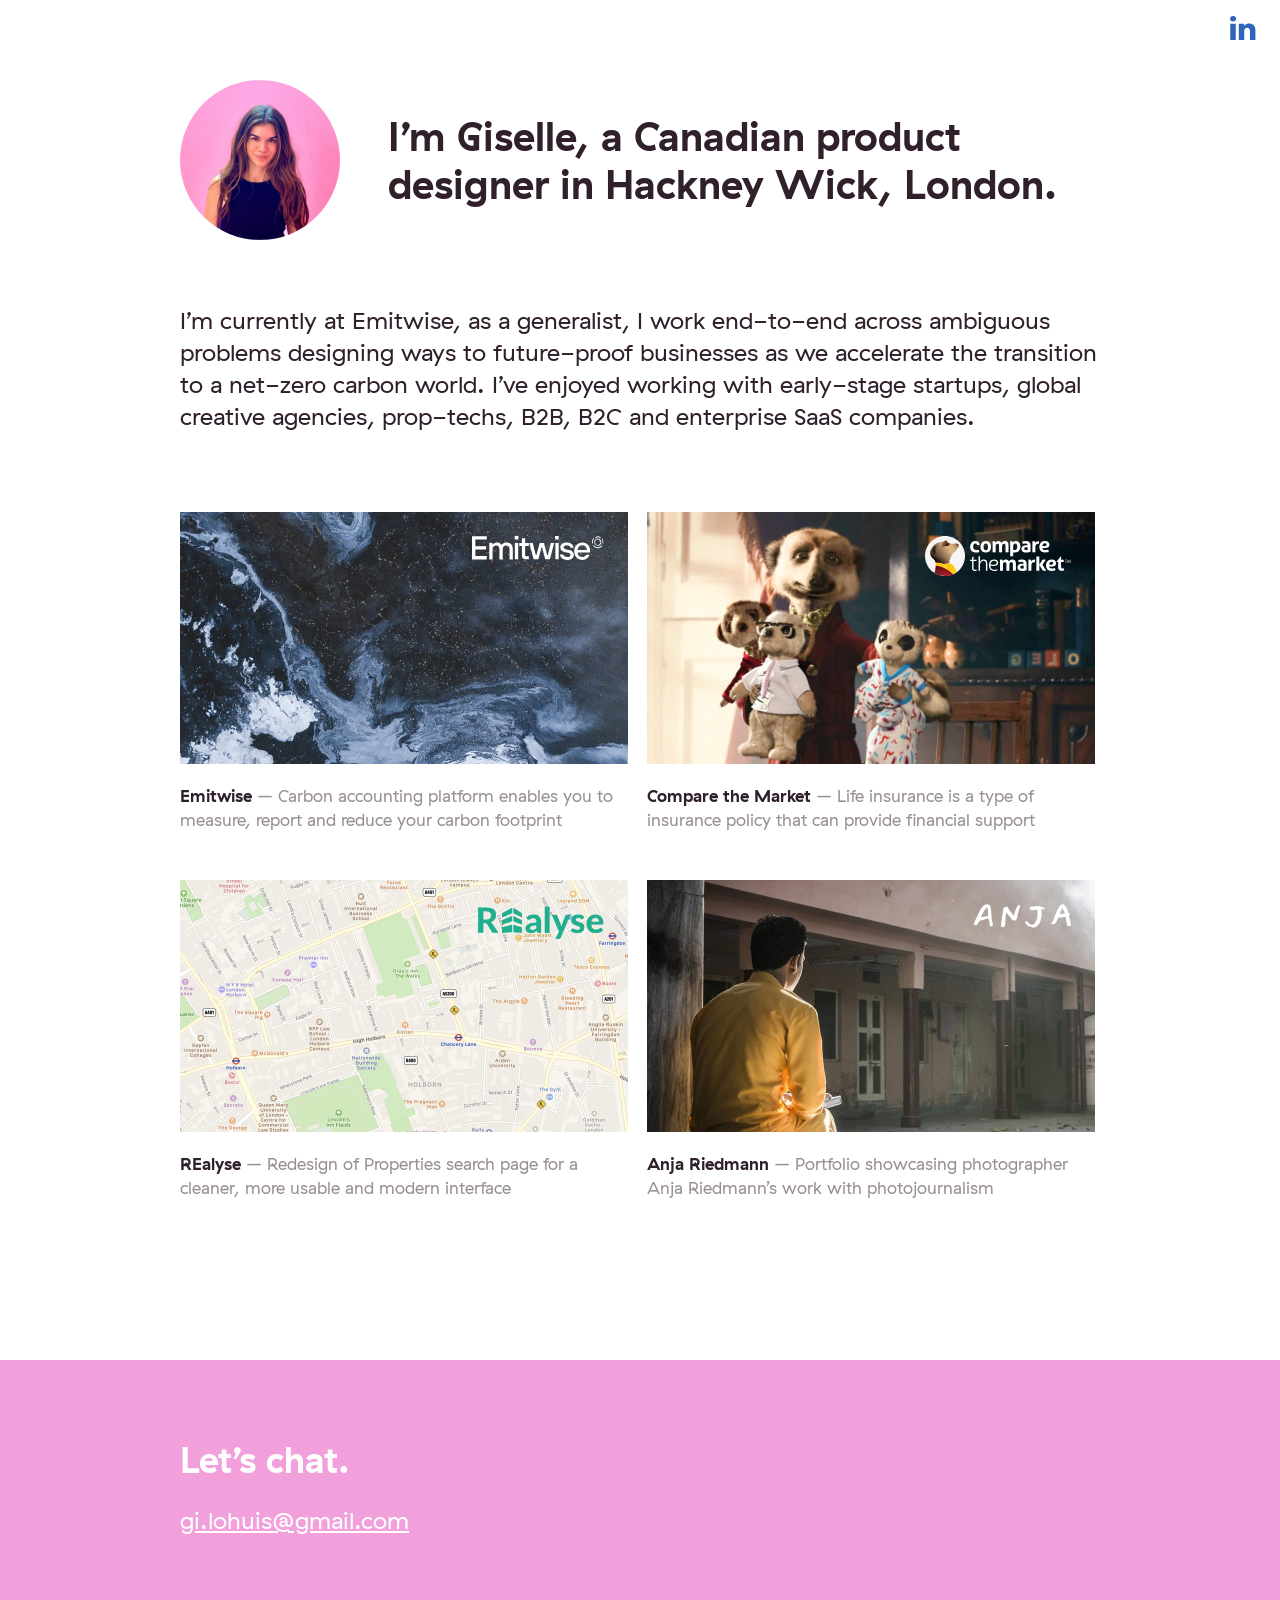
==== commit 800566ce: "typo" ====
--- a/index.html
+++ b/index.html
@@ -10,18 +10,18 @@
   </head>
   <body>
     <div class="bg">
-      <!-- <a class="twitter" href="https://twitter.com/">
+      <!-- <a class="twitter" href="https://twitter.com/" target="_blank">
         <svg width="28" height="22" fill="none" xmlns="http://www.w3.org/2000/svg"><path fill-rule="evenodd" clip-rule="evenodd" d="M27.07 2.604a11.05 11.05 0 0 1-3.189.875A5.572 5.572 0 0 0 26.323.406a11.116 11.116 0 0 1-3.528 1.349 5.554 5.554 0 0 0-9.461 5.065 15.778 15.778 0 0 1-11.45-5.804 5.529 5.529 0 0 0-.75 2.793c0 1.926.979 3.625 2.47 4.62a5.507 5.507 0 0 1-2.517-.693v.07a5.56 5.56 0 0 0 4.455 5.446 5.604 5.604 0 0 1-2.508.095 5.56 5.56 0 0 0 5.188 3.858A11.154 11.154 0 0 1 0 19.504 15.732 15.732 0 0 0 8.514 22c10.216 0 15.801-8.465 15.801-15.803 0-.241 0-.48-.017-.719a11.337 11.337 0 0 0 2.773-2.875v.001Z" fill="#1DA1F2"/></svg>
         <strong>Twitter</strong>
       </a> -->
-      <a class="linkedin" href="https://www.linkedin.com/in/gisellelohuis">
+      <a class="linkedin" href="https://www.linkedin.com/in/gisellelohuis" target="_blank">
         <svg width="26" height="24" fill="none" xmlns="http://www.w3.org/2000/svg"><path fill-rule="evenodd" clip-rule="evenodd" d="M0 2.797C0 1.989.284 1.322.853.794 1.42.264 2.163 0 3.077 0c.918 0 1.653.265 2.204.794.55.528.832 1.195.843 2.003.013.794-.265 1.46-.835 1.993-.568.534-1.315.801-2.242.801h-.032c-.906 0-1.635-.267-2.187-.8C.275 4.255 0 3.59 0 2.796ZM.315 24V7.799h5.461V24H.315Zm8.474 0c.021-4.349.032-7.875.032-10.577s-.004-4.316-.015-4.84L8.79 7.8h5.445v2.354h-.032c.22-.35.445-.654.678-.916a7.08 7.08 0 0 1 .936-.85c.392-.305.871-.543 1.44-.71.568-.17 1.2-.254 1.894-.254 1.886 0 3.405.618 4.552 1.854 1.148 1.239 1.722 3.05 1.722 5.436V24h-5.445v-8.665c0-1.144-.225-2.04-.67-2.689-.448-.65-1.145-.974-2.095-.974-.695 0-1.278.19-1.746.565-.47.376-.82.842-1.052 1.399-.122.326-.182.768-.182 1.324V24H8.79Z" fill="#2D64BC"/></svg>
         <strong>LinkedIn</strong>
       </a>
       <header>
         <img src="img/giselle.jpg" alt="Giselle Lohuis">
         <h1>I’m Giselle, a Canadian product designer in Hackney Wick, London.</h1>
-        <h2>I’m currently at Emitwise, as a generalist, I work end-to-end across ambiguous problems designing ways to future-proof businesses as we accelerate the transition to a net-zero carbon world. I’ve enjoyed working with early-stage startups, global creative agencies, prop-techs, B2B, B2C and an enterprise SaaS companies.</h2>
+        <h2>I’m currently at Emitwise, as a generalist, I work end-to-end across ambiguous problems designing ways to future-proof businesses as we accelerate the transition to a net-zero carbon world. I’ve enjoyed working with early-stage startups, global creative agencies, prop-techs, B2B, B2C and enterprise SaaS companies.</h2>
       </header>
       <ul>
         <li>
--- a/style.css
+++ b/style.css
@@ -104,6 +104,7 @@
   position: absolute;
   top: 16px;
   transition: transform .2s ease-in-out;
+  z-index: 1;
 }
 
 a.twitter:hover,
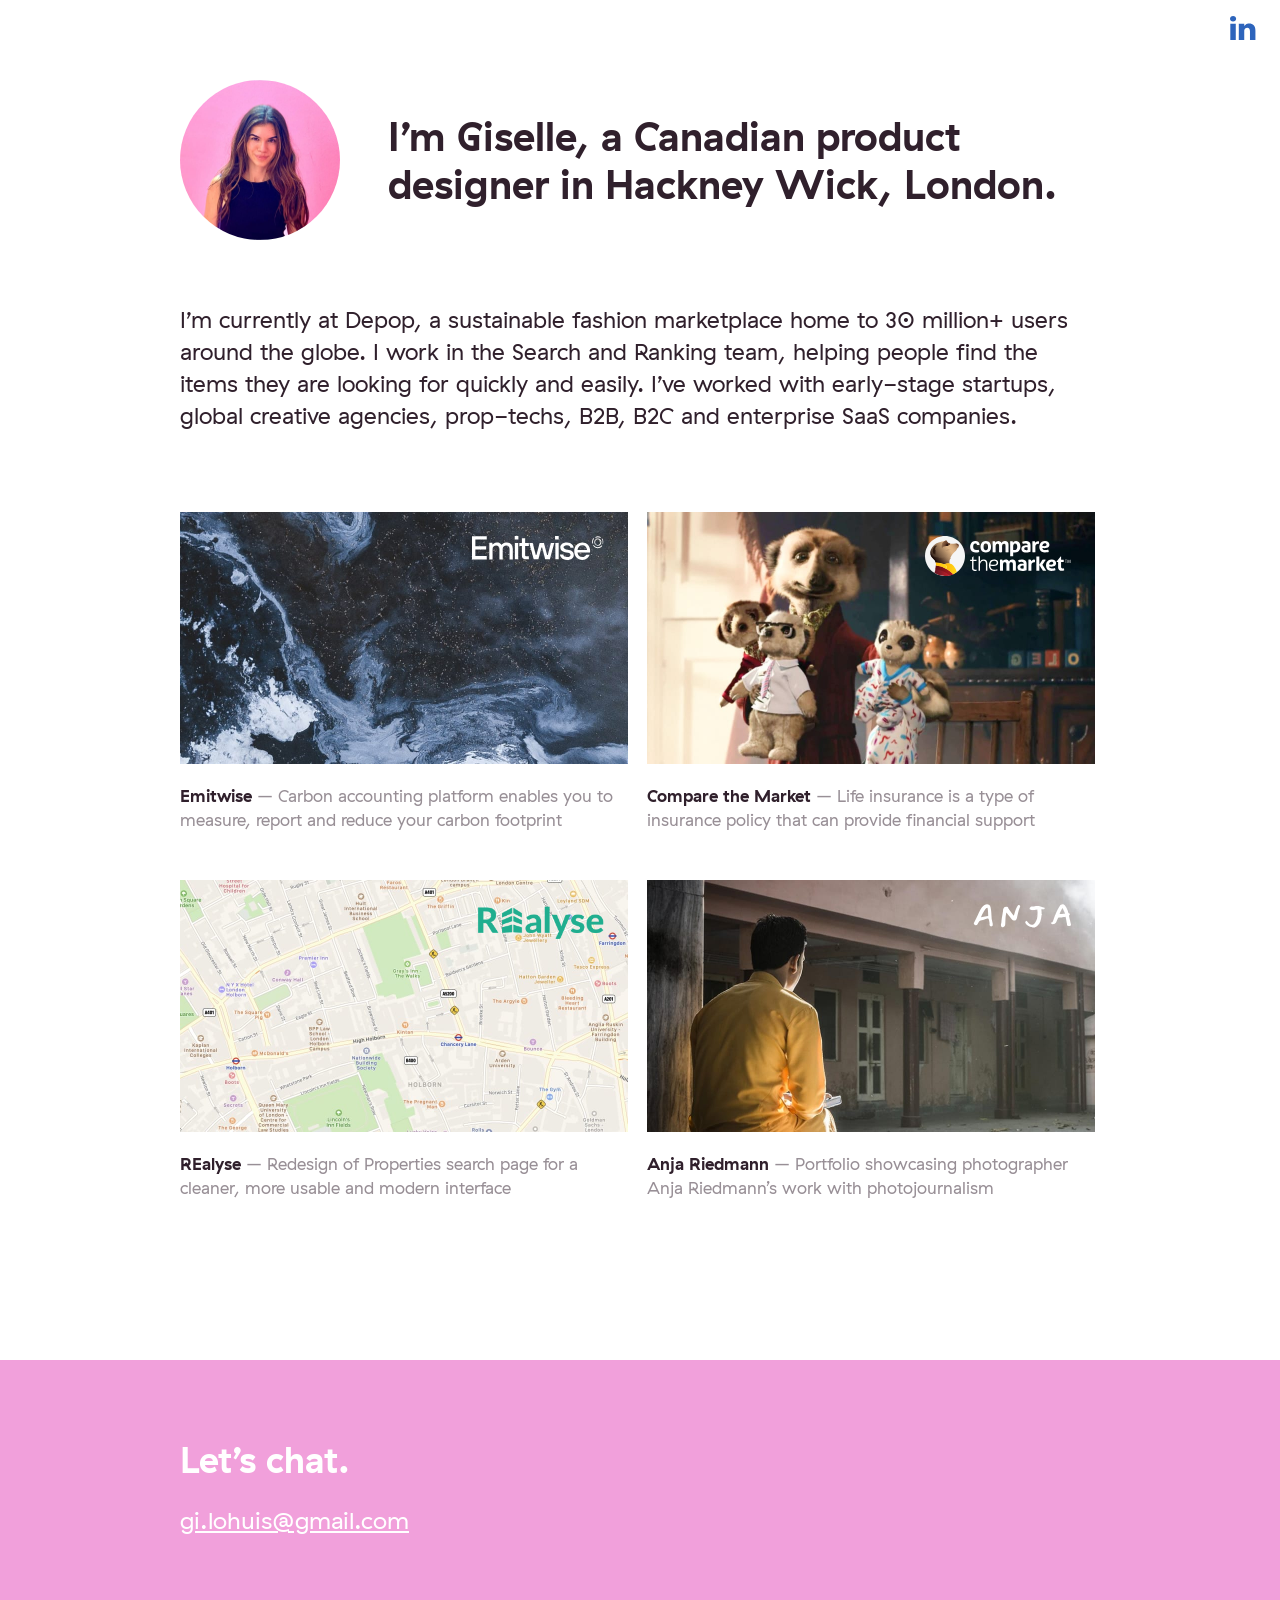
==== commit 5b75bd0a: "password protected folders" ====
--- a/index.html
+++ b/index.html
@@ -21,17 +21,17 @@
       <header>
         <img src="img/giselle.jpg" alt="Giselle Lohuis">
         <h1>I’m Giselle, a Canadian product designer in Hackney Wick, London.</h1>
-        <h2>I’m currently at Emitwise, as a generalist, I work end-to-end across ambiguous problems designing ways to future-proof businesses as we accelerate the transition to a net-zero carbon world. I’ve enjoyed working with early-stage startups, global creative agencies, prop-techs, B2B, B2C and enterprise SaaS companies.</h2>
+        <h2>I’m currently at Depop, a sustainable fashion marketplace home to 30 million+ users around the globe. I work in the Search and Ranking team, helping people find the items they are looking for quickly and easily. I’ve worked with early-stage startups, global creative agencies, prop-techs, B2B, B2C and enterprise SaaS companies.</h2>
       </header>
       <ul>
         <li>
-          <a href="https://emitwise.com" target="_blank">
+          <a href="password.html" target="_blank">
             <img src="img/emitwise@2x.jpg" alt="Abstract earth aerial shot">
             <p><strong>Emitwise</strong> – Carbon accounting platform enables you to measure, report and reduce your carbon footprint</p>
           </a>
         </li>
         <li>
-          <a href="https://www.comparethemarket.com" target="_blank">
+          <a href="password.html" target="_blank">
             <img src="img/ctm@2x.jpg" alt="Aleksandr Orlov the Russian meerkat">
             <p><strong>Compare the Market</strong> – Life insurance is a type of insurance policy that can provide financial support</p>
           </a>
--- a/style.css
+++ b/style.css
@@ -83,7 +83,7 @@
 }
 
 header h2 {
-  font-size: 24px;
+  font-size: 23px;
   line-height: 32px;
   clear: both;
   padding: 64px 0 80px;
